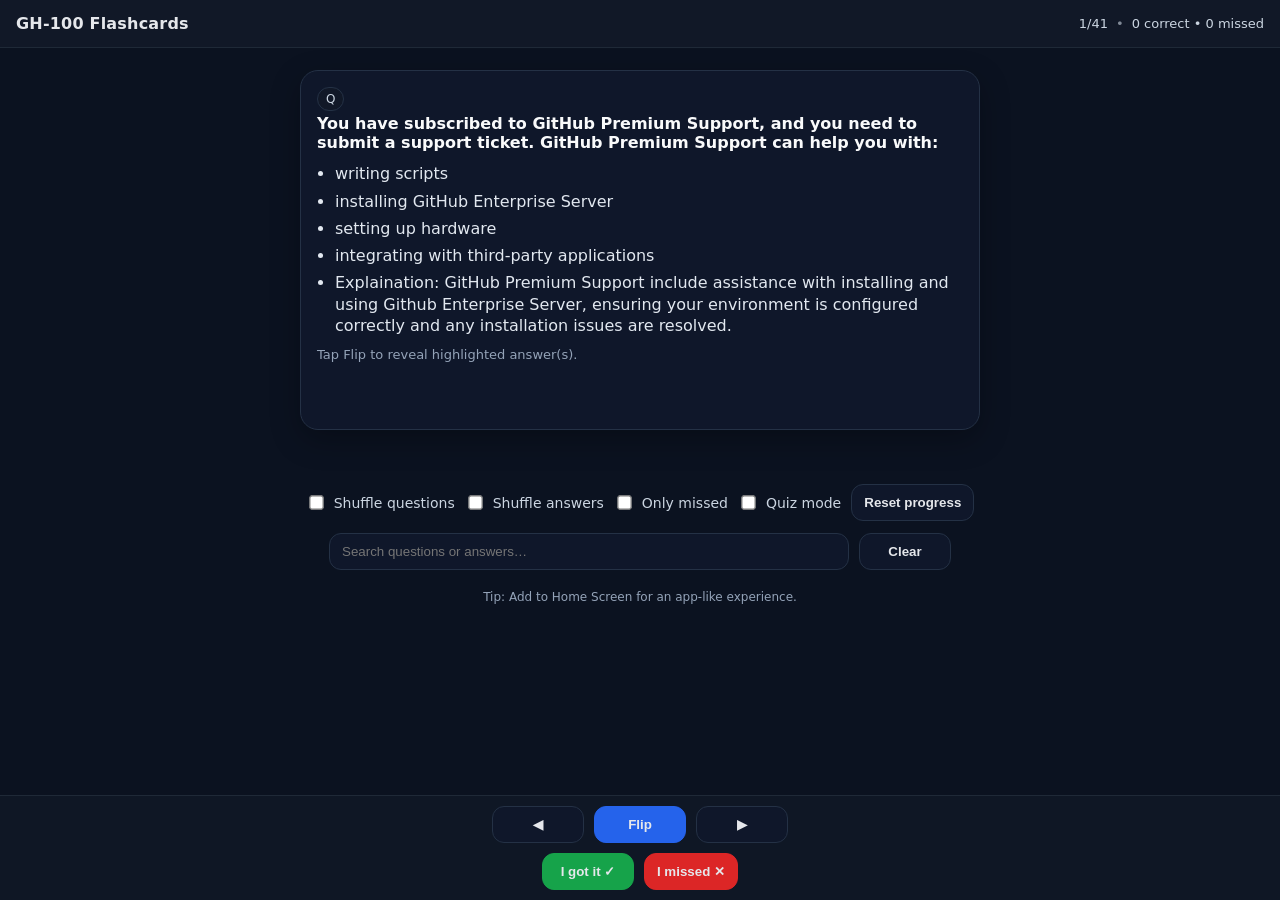
==== index.html @ 5e5e1b33 "Add files via upload" ====
<!doctype html>
<html lang="en">
<head>
  <meta charset="utf-8" />
  <meta name="viewport" content="width=device-width,initial-scale=1,viewport-fit=cover" />
  <meta name="theme-color" content="#111827" />
  <title>GH-100 Flashcards</title>
  <link rel="manifest" href="manifest.json" />
  <link rel="stylesheet" href="styles.css" />
</head>
<body>
  <header class="topbar">
    <div class="brand">GH-100 Flashcards</div>
    <div class="stats">
      <span id="statIndex">0/0</span>
      <span class="dot">•</span>
      <span id="statScore">0 correct</span>
    </div>
  </header>

  <main class="container">
    <section class="cardwrap" aria-live="polite">
      <div class="card" id="card">
        <div class="face front" id="front"></div>
        <div class="face back" id="back"></div>
      </div>
    </section>

    <section class="feedback" id="feedback" aria-live="polite"></section>

    <section class="toolbar">
      <label class="toggle"><input type="checkbox" id="toggleShuffle" /> Shuffle questions</label>
      <label class="toggle"><input type="checkbox" id="toggleShuffleAnswers" /> Shuffle answers</label>
      <label class="toggle"><input type="checkbox" id="toggleMissed" /> Only missed</label>
      <label class="toggle"><input type="checkbox" id="toggleQuiz" /> Quiz mode</label>
      <button class="btn" id="btnReset">Reset progress</button>
    </section>

    <section class="search">
      <input id="searchBox" placeholder="Search questions or answers…" />
      <button class="btn" id="btnClearSearch">Clear</button>
    </section>

    <footer class="footer">
      <div class="small">Tip: Add to Home Screen for an app-like experience.</div>
    </footer>
  </main>

  <section class="bottomstack">
    <section class="controls">
      <button class="btn" id="btnPrev" aria-label="Previous">◀</button>
      <button class="btn primary" id="btnFlip">Flip</button>
      <button class="btn primary" id="btnSubmit" style="display:none">Submit</button>
      <button class="btn" id="btnNext" aria-label="Next">▶</button>
    </section>

    <section class="marking">
      <button class="btn good" id="btnCorrect">I got it ✓</button>
      <button class="btn bad" id="btnWrong">I missed ✕</button>
    </section>
  </section>

  <div id="updateBanner" class="update-banner hidden" role="status" aria-live="polite">
    <span>🔄 New version available</span>
    <button id="btnUpdate" type="button">Refresh</button>
  </div>

  <script src="app.js"></script>
</body>
</html>
---- styles.css ----
*{box-sizing:border-box}html,body{height:100%}body{margin:0;font-family:system-ui,-apple-system,Segoe UI,Roboto,Arial,sans-serif;background:#0b1220;color:#e5e7eb}
.topbar{position:sticky;top:0;z-index:10;display:flex;justify-content:space-between;align-items:center;padding:14px 16px;background:#111827;border-bottom:1px solid #1f2937}
.brand{font-weight:700;letter-spacing:.2px}
.stats{font-size:13px;color:#cbd5e1;display:flex;gap:8px;align-items:center}
.dot{opacity:.6}
.container{max-width:720px;margin:0 auto;padding:16px;display:flex;flex-direction:column;gap:12px;padding-bottom:190px}
.controls,.marking,.toolbar,.search{display:flex;gap:10px;align-items:center;justify-content:center;flex-wrap:wrap}
.btn{border:1px solid #243145;background:#0f172a;color:#e5e7eb;padding:10px 12px;border-radius:12px;font-weight:600;cursor:pointer;min-width:92px}
.btn:active{transform:translateY(1px)}
.btn.primary{background:#2563eb;border-color:#2563eb}
.btn.good{background:#16a34a;border-color:#16a34a}
.btn.bad{background:#dc2626;border-color:#dc2626}
.cardwrap{display:flex;justify-content:center;align-items:center;padding:6px 0}
.card{width:min(680px,96vw);min-height:360px;position:relative;transform-style:preserve-3d;transition:transform .5s ease;}
.card.flipped{transform:rotateY(180deg)}
.face{position:absolute;inset:0;border-radius:18px;border:1px solid #243145;background:#0f172a;padding:16px 16px 18px 16px;backface-visibility:hidden;overflow:auto;box-shadow:0 10px 30px rgba(0,0,0,.28)}
.face h2{margin:.2rem 0 .7rem 0;font-size:16px;color:#f9fafb}
.face ul{margin:0;padding-left:18px}
.face li{margin:.35rem 0;color:#e2e8f0;line-height:1.35}
.face .muted{color:#94a3b8;font-size:13px;margin-top:10px;white-space:pre-wrap}
.back{transform:rotateY(180deg)}
.badge{display:inline-block;padding:4px 8px;border-radius:999px;background:#111827;border:1px solid #243145;color:#cbd5e1;font-size:12px;margin-right:8px}
.toggle{display:flex;gap:8px;align-items:center;font-size:14px;color:#cbd5e1}
.toggle input{transform:scale(1.1)}
.search input{flex:1;min-width:240px;max-width:520px;border-radius:12px;border:1px solid #243145;background:#0f172a;color:#e5e7eb;padding:10px 12px;outline:none}
.footer{display:flex;justify-content:center;padding:8px 0 2px 0}
.small{font-size:12px;color:#94a3b8}

.bottomstack{position:fixed;left:0;right:0;bottom:0;z-index:20;background:rgba(17,24,39,.92);backdrop-filter:blur(8px);border-top:1px solid #1f2937;padding:10px 12px calc(10px + env(safe-area-inset-bottom));display:flex;flex-direction:column;gap:10px}
.bottomstack .controls,.bottomstack .marking{max-width:720px;margin:0 auto;width:100%}

/* Quiz mode */
.optionbtn{display:flex;align-items:flex-start;gap:10px;width:100%;text-align:left;border:1px solid #243145;background:#0b1220;color:#e5e7eb;padding:10px 12px;border-radius:14px;margin:.45rem 0;cursor:pointer;}
.optionbtn .letter{flex:0 0 auto;display:inline-grid;place-items:center;width:26px;height:26px;border-radius:8px;background:#111827;border:1px solid #243145;color:#cbd5e1;font-weight:800}
.optionbtn.selected{outline:2px solid #2563eb;}
.optionbtn.correct{border-color:#16a34a;background:rgba(22,163,74,.15)}
.optionbtn.wrong{border-color:#dc2626;background:rgba(220,38,38,.12)}
.optionbtn:disabled{opacity:.95;cursor:default}
.feedback{min-height:24px;display:flex;justify-content:center}
.feedback .msg{max-width:680px;width:min(680px,96vw);border:1px solid #243145;background:#0f172a;border-radius:14px;padding:10px 12px;color:#cbd5e7}
.feedback .msg strong{color:#f9fafb}
.hint{color:#94a3b8;font-size:12px}

/* Update banner */
.update-banner{position:fixed;left:12px;right:12px;bottom:calc(190px + env(safe-area-inset-bottom));background:#2563eb;color:#fff;padding:12px 14px;border-radius:14px;display:flex;justify-content:space-between;align-items:center;box-shadow:0 10px 25px rgba(0,0,0,.35);z-index:9999;font-weight:700}
.update-banner button{background:#fff;color:#2563eb;border:none;padding:8px 12px;border-radius:10px;font-weight:800;cursor:pointer}
.update-banner.hidden{display:none}
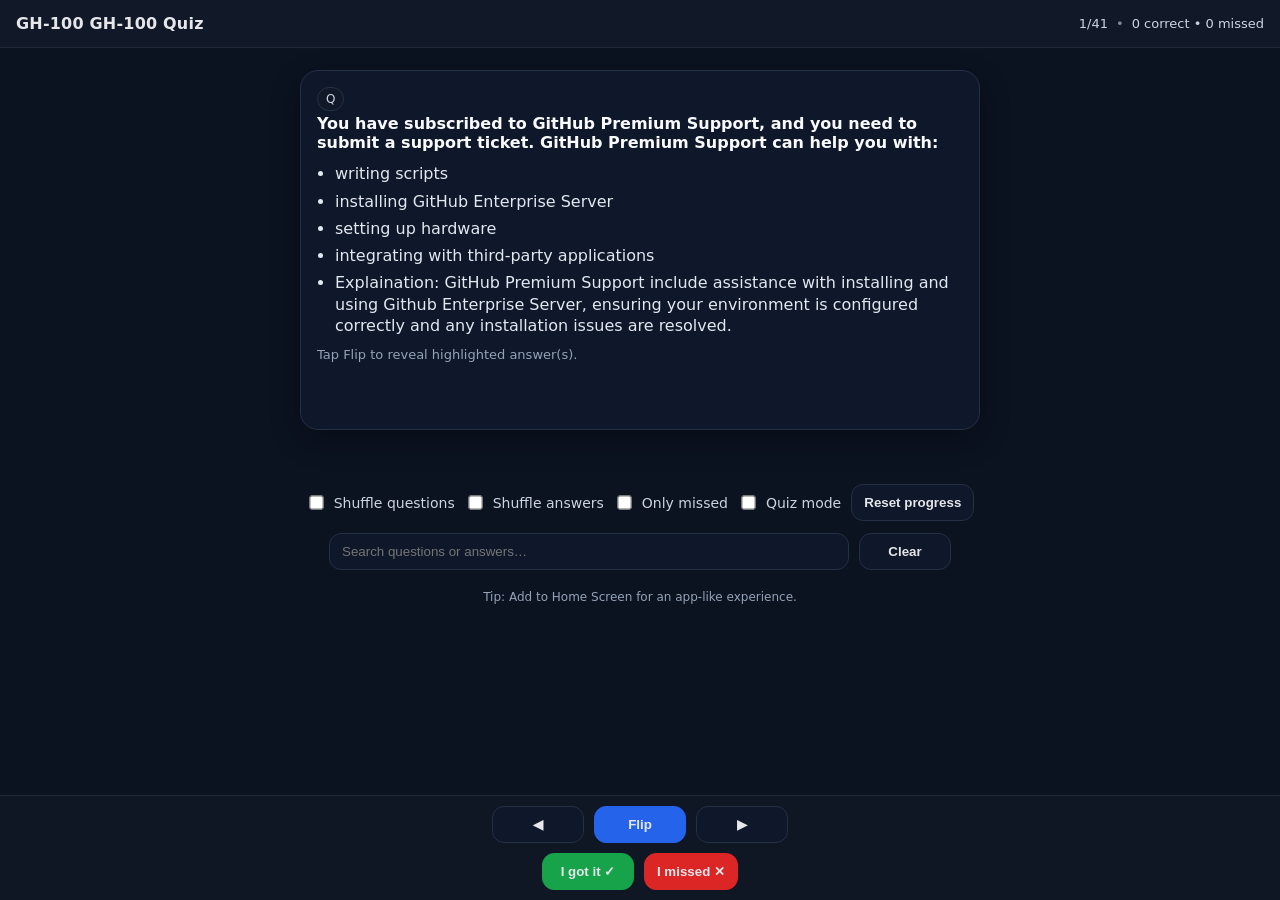
==== commit 36e0b4c2: "Update title and brand name in index.html" ====
--- a/index.html
+++ b/index.html
@@ -4,13 +4,13 @@
   <meta charset="utf-8" />
   <meta name="viewport" content="width=device-width,initial-scale=1,viewport-fit=cover" />
   <meta name="theme-color" content="#111827" />
-  <title>GH-100 Flashcards</title>
+  <title>GH-100 GH-100 Quiz</title>
   <link rel="manifest" href="manifest.json" />
   <link rel="stylesheet" href="styles.css" />
 </head>
 <body>
   <header class="topbar">
-    <div class="brand">GH-100 Flashcards</div>
+    <div class="brand">GH-100 GH-100 Quiz</div>
     <div class="stats">
       <span id="statIndex">0/0</span>
       <span class="dot">•</span>
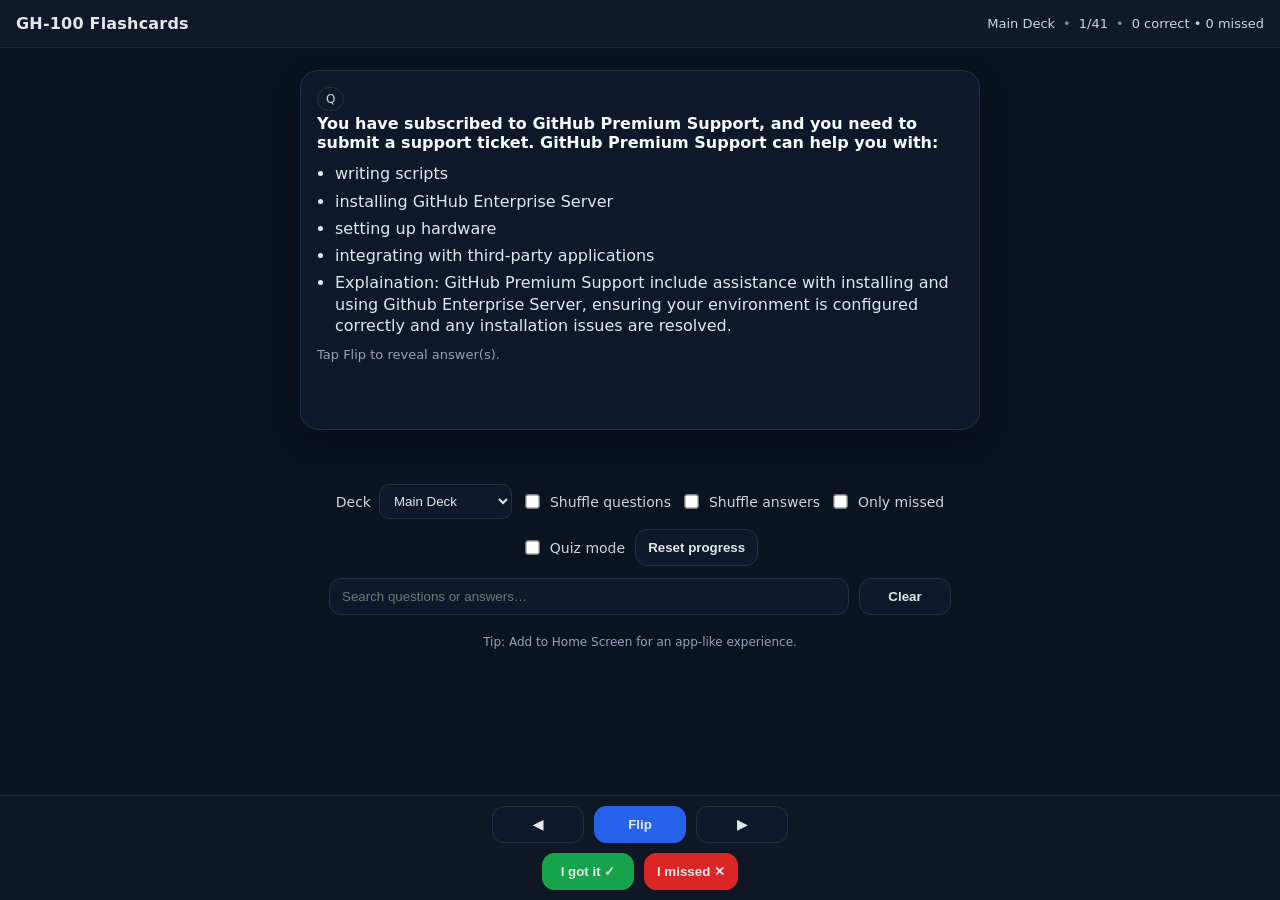
==== commit 3bb7a51f: "Add files via upload" ====
--- a/index.html
+++ b/index.html
@@ -4,14 +4,16 @@
   <meta charset="utf-8" />
   <meta name="viewport" content="width=device-width,initial-scale=1,viewport-fit=cover" />
   <meta name="theme-color" content="#111827" />
-  <title>GH-100 GH-100 Quiz</title>
+  <title>GH-100 Flashcards</title>
   <link rel="manifest" href="manifest.json" />
   <link rel="stylesheet" href="styles.css" />
 </head>
 <body>
   <header class="topbar">
-    <div class="brand">GH-100 GH-100 Quiz</div>
+    <div class="brand">GH-100 Flashcards</div>
     <div class="stats">
+      <span id="statDeck">Main Deck</span>
+      <span class="dot">•</span>
       <span id="statIndex">0/0</span>
       <span class="dot">•</span>
       <span id="statScore">0 correct</span>
@@ -29,6 +31,10 @@
     <section class="feedback" id="feedback" aria-live="polite"></section>
 
     <section class="toolbar">
+      <label class="toggle">
+        Deck
+        <select id="deckSelect" class="select"></select>
+      </label>
       <label class="toggle"><input type="checkbox" id="toggleShuffle" /> Shuffle questions</label>
       <label class="toggle"><input type="checkbox" id="toggleShuffleAnswers" /> Shuffle answers</label>
       <label class="toggle"><input type="checkbox" id="toggleMissed" /> Only missed</label>
--- a/styles.css
+++ b/styles.css
@@ -1,7 +1,7 @@
 *{box-sizing:border-box}html,body{height:100%}body{margin:0;font-family:system-ui,-apple-system,Segoe UI,Roboto,Arial,sans-serif;background:#0b1220;color:#e5e7eb}
 .topbar{position:sticky;top:0;z-index:10;display:flex;justify-content:space-between;align-items:center;padding:14px 16px;background:#111827;border-bottom:1px solid #1f2937}
 .brand{font-weight:700;letter-spacing:.2px}
-.stats{font-size:13px;color:#cbd5e1;display:flex;gap:8px;align-items:center}
+.stats{font-size:13px;color:#cbd5e1;display:flex;gap:8px;align-items:center;flex-wrap:wrap}
 .dot{opacity:.6}
 .container{max-width:720px;margin:0 auto;padding:16px;display:flex;flex-direction:column;gap:12px;padding-bottom:190px}
 .controls,.marking,.toolbar,.search{display:flex;gap:10px;align-items:center;justify-content:center;flex-wrap:wrap}
@@ -22,6 +22,7 @@
 .badge{display:inline-block;padding:4px 8px;border-radius:999px;background:#111827;border:1px solid #243145;color:#cbd5e1;font-size:12px;margin-right:8px}
 .toggle{display:flex;gap:8px;align-items:center;font-size:14px;color:#cbd5e1}
 .toggle input{transform:scale(1.1)}
+.select{border-radius:10px;border:1px solid #243145;background:#0f172a;color:#e5e7eb;padding:8px 10px;outline:none}
 .search input{flex:1;min-width:240px;max-width:520px;border-radius:12px;border:1px solid #243145;background:#0f172a;color:#e5e7eb;padding:10px 12px;outline:none}
 .footer{display:flex;justify-content:center;padding:8px 0 2px 0}
 .small{font-size:12px;color:#94a3b8}
@@ -45,3 +46,32 @@
 .update-banner{position:fixed;left:12px;right:12px;bottom:calc(190px + env(safe-area-inset-bottom));background:#2563eb;color:#fff;padding:12px 14px;border-radius:14px;display:flex;justify-content:space-between;align-items:center;box-shadow:0 10px 25px rgba(0,0,0,.35);z-index:9999;font-weight:700}
 .update-banner button{background:#fff;color:#2563eb;border:none;padding:8px 12px;border-radius:10px;font-weight:800;cursor:pointer}
 .update-banner.hidden{display:none}
+
+/* === Mobile: force bottom controls into ONE row === */
+@media (max-width: 420px) {
+  .bottomstack .controls {
+    flex-wrap: nowrap !important;
+    gap: 4px !important;
+  }
+  .bottomstack .controls .btn {
+    min-width: 0 !important;
+    padding: 6px 8px !important;
+    font-size: 12px !important;
+    border-radius: 10px !important;
+    white-space: nowrap !important;
+  }
+  #btnPrev, #btnNext {
+    width: 36px;
+    min-width: 36px !important;
+    padding: 0 !important;
+    font-size: 14px !important;
+  }
+  #btnFlip, #btnSubmit {
+    min-width: 40px !important;
+    padding: 6px 6px !important;
+  }
+}
+@media (max-width: 360px) {
+  #btnPrev, #btnNext { width: 34px; min-width: 34px !important; }
+  #btnFlip, #btnSubmit { min-width: 38px !important; }
+}
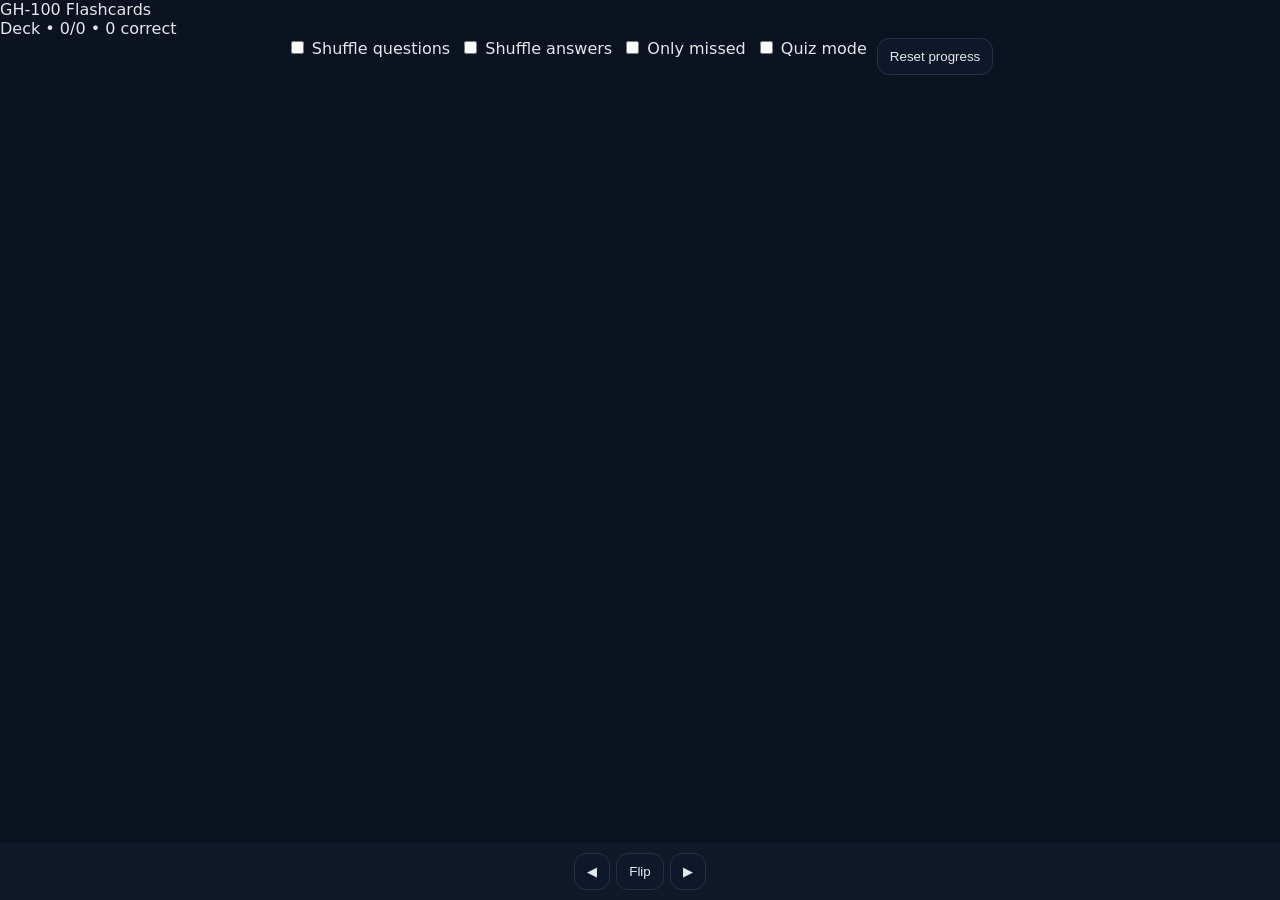
==== commit 5d4b5ef8: "Add files via upload" ====
--- a/index.html
+++ b/index.html
@@ -9,68 +9,31 @@
   <link rel="stylesheet" href="styles.css" />
 </head>
 <body>
-  <header class="topbar">
-    <div class="brand">GH-100 Flashcards</div>
-    <div class="stats">
-      <span id="statDeck">Main Deck</span>
-      <span class="dot">•</span>
-      <span id="statIndex">0/0</span>
-      <span class="dot">•</span>
-      <span id="statScore">0 correct</span>
-    </div>
-  </header>
-
-  <main class="container">
-    <section class="cardwrap" aria-live="polite">
-      <div class="card" id="card">
-        <div class="face front" id="front"></div>
-        <div class="face back" id="back"></div>
-      </div>
-    </section>
-
-    <section class="feedback" id="feedback" aria-live="polite"></section>
-
-    <section class="toolbar">
-      <label class="toggle">
-        Deck
-        <select id="deckSelect" class="select"></select>
-      </label>
-      <label class="toggle"><input type="checkbox" id="toggleShuffle" /> Shuffle questions</label>
-      <label class="toggle"><input type="checkbox" id="toggleShuffleAnswers" /> Shuffle answers</label>
-      <label class="toggle"><input type="checkbox" id="toggleMissed" /> Only missed</label>
-      <label class="toggle"><input type="checkbox" id="toggleQuiz" /> Quiz mode</label>
-      <button class="btn" id="btnReset">Reset progress</button>
-    </section>
-
-    <section class="search">
-      <input id="searchBox" placeholder="Search questions or answers…" />
-      <button class="btn" id="btnClearSearch">Clear</button>
-    </section>
-
-    <footer class="footer">
-      <div class="small">Tip: Add to Home Screen for an app-like experience.</div>
-    </footer>
-  </main>
-
-  <section class="bottomstack">
-    <section class="controls">
-      <button class="btn" id="btnPrev" aria-label="Previous">◀</button>
-      <button class="btn primary" id="btnFlip">Flip</button>
-      <button class="btn primary" id="btnSubmit" style="display:none">Submit</button>
-      <button class="btn" id="btnNext" aria-label="Next">▶</button>
-    </section>
-
-    <section class="marking">
-      <button class="btn good" id="btnCorrect">I got it ✓</button>
-      <button class="btn bad" id="btnWrong">I missed ✕</button>
-    </section>
+<header class="topbar">
+  <div class="brand">GH-100 Flashcards</div>
+  <div class="stats">
+    <span id="statDeck">Deck</span> • <span id="statIndex">0/0</span> • <span id="statScore">0 correct</span>
+  </div>
+</header>
+<main class="container">
+  <section class="cardwrap"><div class="card" id="card"><div class="face front" id="front"></div><div class="face back" id="back"></div></div></section>
+  <section id="feedback" class="feedback"></section>
+  <section class="toolbar">
+    <label class="toggle"><input type="checkbox" id="toggleShuffle"/> Shuffle questions</label>
+    <label class="toggle"><input type="checkbox" id="toggleShuffleAnswers"/> Shuffle answers</label>
+    <label class="toggle"><input type="checkbox" id="toggleMissed"/> Only missed</label>
+    <label class="toggle"><input type="checkbox" id="toggleQuiz"/> Quiz mode</label>
+    <button class="btn" id="btnReset">Reset progress</button>
   </section>
-
-  <div id="updateBanner" class="update-banner hidden" role="status" aria-live="polite">
-    <span>🔄 New version available</span>
-    <button id="btnUpdate" type="button">Refresh</button>
-  </div>
-
-  <script src="app.js"></script>
+</main>
+<section class="bottomstack">
+  <section class="controls">
+    <button class="btn" id="btnPrev">◀</button>
+    <button class="btn primary" id="btnFlip">Flip</button>
+    <button class="btn primary" id="btnSubmit" style="display:none">Submit</button>
+    <button class="btn" id="btnNext">▶</button>
+  </section>
+</section>
+<script src="app.js"></script>
 </body>
-</html>
+</html>
--- a/styles.css
+++ b/styles.css
@@ -1,77 +1,11 @@
-*{box-sizing:border-box}html,body{height:100%}body{margin:0;font-family:system-ui,-apple-system,Segoe UI,Roboto,Arial,sans-serif;background:#0b1220;color:#e5e7eb}
-.topbar{position:sticky;top:0;z-index:10;display:flex;justify-content:space-between;align-items:center;padding:14px 16px;background:#111827;border-bottom:1px solid #1f2937}
-.brand{font-weight:700;letter-spacing:.2px}
-.stats{font-size:13px;color:#cbd5e1;display:flex;gap:8px;align-items:center;flex-wrap:wrap}
-.dot{opacity:.6}
-.container{max-width:720px;margin:0 auto;padding:16px;display:flex;flex-direction:column;gap:12px;padding-bottom:190px}
-.controls,.marking,.toolbar,.search{display:flex;gap:10px;align-items:center;justify-content:center;flex-wrap:wrap}
-.btn{border:1px solid #243145;background:#0f172a;color:#e5e7eb;padding:10px 12px;border-radius:12px;font-weight:600;cursor:pointer;min-width:92px}
-.btn:active{transform:translateY(1px)}
-.btn.primary{background:#2563eb;border-color:#2563eb}
-.btn.good{background:#16a34a;border-color:#16a34a}
-.btn.bad{background:#dc2626;border-color:#dc2626}
-.cardwrap{display:flex;justify-content:center;align-items:center;padding:6px 0}
-.card{width:min(680px,96vw);min-height:360px;position:relative;transform-style:preserve-3d;transition:transform .5s ease;}
-.card.flipped{transform:rotateY(180deg)}
-.face{position:absolute;inset:0;border-radius:18px;border:1px solid #243145;background:#0f172a;padding:16px 16px 18px 16px;backface-visibility:hidden;overflow:auto;box-shadow:0 10px 30px rgba(0,0,0,.28)}
-.face h2{margin:.2rem 0 .7rem 0;font-size:16px;color:#f9fafb}
-.face ul{margin:0;padding-left:18px}
-.face li{margin:.35rem 0;color:#e2e8f0;line-height:1.35}
-.face .muted{color:#94a3b8;font-size:13px;margin-top:10px;white-space:pre-wrap}
-.back{transform:rotateY(180deg)}
-.badge{display:inline-block;padding:4px 8px;border-radius:999px;background:#111827;border:1px solid #243145;color:#cbd5e1;font-size:12px;margin-right:8px}
-.toggle{display:flex;gap:8px;align-items:center;font-size:14px;color:#cbd5e1}
-.toggle input{transform:scale(1.1)}
-.select{border-radius:10px;border:1px solid #243145;background:#0f172a;color:#e5e7eb;padding:8px 10px;outline:none}
-.search input{flex:1;min-width:240px;max-width:520px;border-radius:12px;border:1px solid #243145;background:#0f172a;color:#e5e7eb;padding:10px 12px;outline:none}
-.footer{display:flex;justify-content:center;padding:8px 0 2px 0}
-.small{font-size:12px;color:#94a3b8}
+body{margin:0;background:#0b1220;color:#e5e7eb;font-family:system-ui}
+.toolbar{display:flex;flex-wrap:wrap;gap:10px;justify-content:center}
+.btn{padding:10px 12px;border-radius:12px;border:1px solid #243145;background:#0f172a;color:#e5e7eb}
+.bottomstack{position:fixed;bottom:0;left:0;right:0;background:#111827;padding:10px}
+.controls{display:flex;gap:6px;justify-content:center}
 
-.bottomstack{position:fixed;left:0;right:0;bottom:0;z-index:20;background:rgba(17,24,39,.92);backdrop-filter:blur(8px);border-top:1px solid #1f2937;padding:10px 12px calc(10px + env(safe-area-inset-bottom));display:flex;flex-direction:column;gap:10px}
-.bottomstack .controls,.bottomstack .marking{max-width:720px;margin:0 auto;width:100%}
-
-/* Quiz mode */
-.optionbtn{display:flex;align-items:flex-start;gap:10px;width:100%;text-align:left;border:1px solid #243145;background:#0b1220;color:#e5e7eb;padding:10px 12px;border-radius:14px;margin:.45rem 0;cursor:pointer;}
-.optionbtn .letter{flex:0 0 auto;display:inline-grid;place-items:center;width:26px;height:26px;border-radius:8px;background:#111827;border:1px solid #243145;color:#cbd5e1;font-weight:800}
-.optionbtn.selected{outline:2px solid #2563eb;}
-.optionbtn.correct{border-color:#16a34a;background:rgba(22,163,74,.15)}
-.optionbtn.wrong{border-color:#dc2626;background:rgba(220,38,38,.12)}
-.optionbtn:disabled{opacity:.95;cursor:default}
-.feedback{min-height:24px;display:flex;justify-content:center}
-.feedback .msg{max-width:680px;width:min(680px,96vw);border:1px solid #243145;background:#0f172a;border-radius:14px;padding:10px 12px;color:#cbd5e7}
-.feedback .msg strong{color:#f9fafb}
-.hint{color:#94a3b8;font-size:12px}
-
-/* Update banner */
-.update-banner{position:fixed;left:12px;right:12px;bottom:calc(190px + env(safe-area-inset-bottom));background:#2563eb;color:#fff;padding:12px 14px;border-radius:14px;display:flex;justify-content:space-between;align-items:center;box-shadow:0 10px 25px rgba(0,0,0,.35);z-index:9999;font-weight:700}
-.update-banner button{background:#fff;color:#2563eb;border:none;padding:8px 12px;border-radius:10px;font-weight:800;cursor:pointer}
-.update-banner.hidden{display:none}
-
-/* === Mobile: force bottom controls into ONE row === */
-@media (max-width: 420px) {
-  .bottomstack .controls {
-    flex-wrap: nowrap !important;
-    gap: 4px !important;
-  }
-  .bottomstack .controls .btn {
-    min-width: 0 !important;
-    padding: 6px 8px !important;
-    font-size: 12px !important;
-    border-radius: 10px !important;
-    white-space: nowrap !important;
-  }
-  #btnPrev, #btnNext {
-    width: 36px;
-    min-width: 36px !important;
-    padding: 0 !important;
-    font-size: 14px !important;
-  }
-  #btnFlip, #btnSubmit {
-    min-width: 40px !important;
-    padding: 6px 6px !important;
-  }
+/* Mobile toolbar: 2 rows */
+@media (max-width:420px){
+  .toolbar{display:grid;grid-template-columns:repeat(3,1fr);gap:6px}
+  .toolbar .toggle,.toolbar .btn{font-size:12px;padding:6px;text-align:center}
 }
-@media (max-width: 360px) {
-  #btnPrev, #btnNext { width: 34px; min-width: 34px !important; }
-  #btnFlip, #btnSubmit { min-width: 38px !important; }
-}
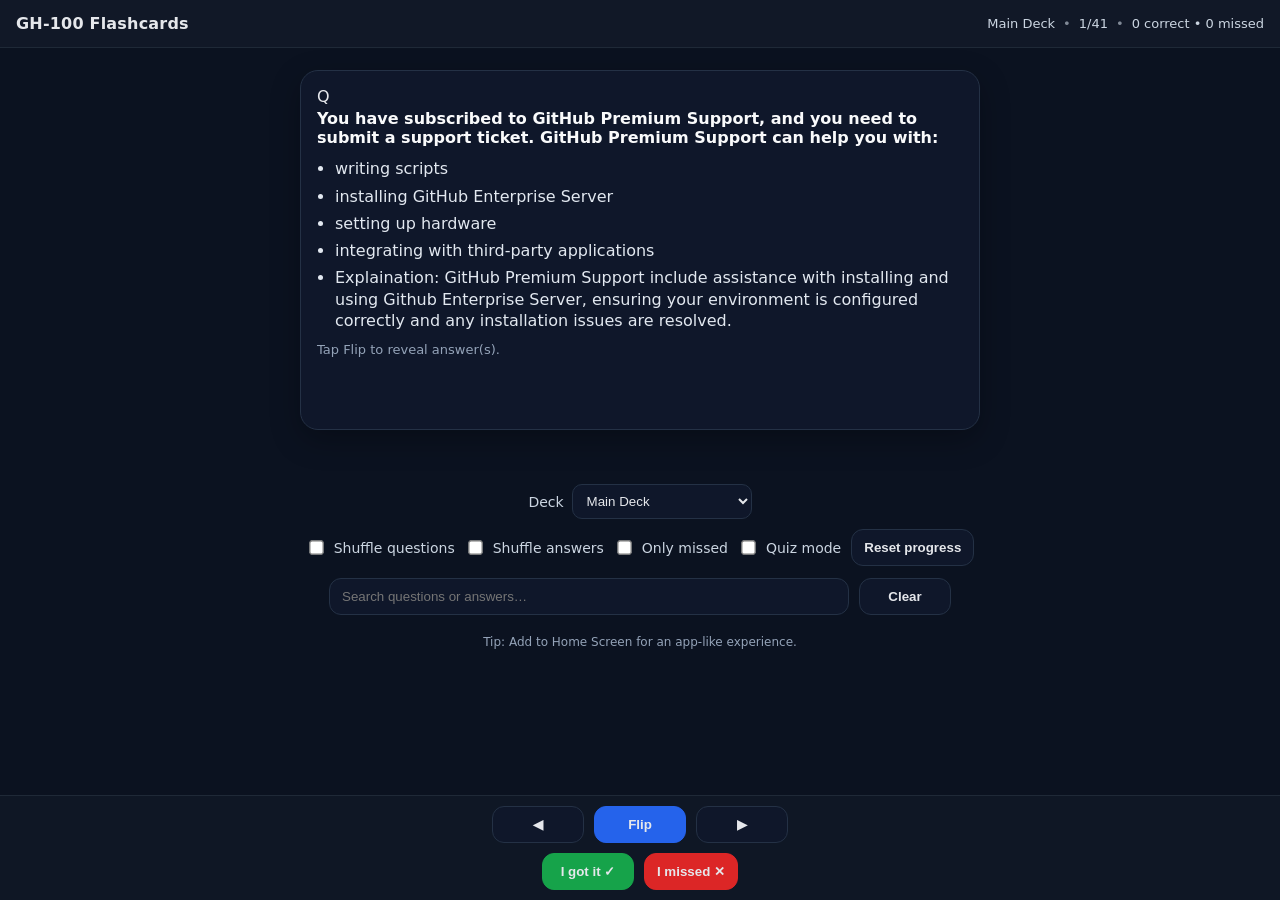
==== commit 158bb35c: "Add files via upload" ====
--- a/index.html
+++ b/index.html
@@ -9,31 +9,72 @@
   <link rel="stylesheet" href="styles.css" />
 </head>
 <body>
-<header class="topbar">
-  <div class="brand">GH-100 Flashcards</div>
-  <div class="stats">
-    <span id="statDeck">Deck</span> • <span id="statIndex">0/0</span> • <span id="statScore">0 correct</span>
+  <header class="topbar">
+    <div class="brand">GH-100 Flashcards</div>
+    <div class="stats">
+      <span id="statDeck">Deck</span>
+      <span class="dot">•</span>
+      <span id="statIndex">0/0</span>
+      <span class="dot">•</span>
+      <span id="statScore">0 correct</span>
+    </div>
+  </header>
+
+  <main class="container">
+    <section class="cardwrap" aria-live="polite">
+      <div class="card" id="card">
+        <div class="face front" id="front"></div>
+        <div class="face back" id="back"></div>
+      </div>
+    </section>
+
+    <section class="feedback" id="feedback" aria-live="polite"></section>
+
+    <section class="toolbar">
+      <div class="deckRow">
+        <label class="toggle">Deck
+          <select id="deckSelect" class="select"></select>
+        </label>
+      </div>
+
+      <div class="toolGrid">
+        <label class="toggle"><input type="checkbox" id="toggleShuffle" /> <span class="lbl" data-full="Shuffle questions">Shuffle questions</span></label>
+        <label class="toggle"><input type="checkbox" id="toggleShuffleAnswers" /> <span class="lbl" data-full="Shuffle answers">Shuffle answers</span></label>
+        <label class="toggle"><input type="checkbox" id="toggleMissed" /> <span class="lbl" data-full="Only missed">Only missed</span></label>
+        <label class="toggle"><input type="checkbox" id="toggleQuiz" /> <span class="lbl" data-full="Quiz mode">Quiz mode</span></label>
+        <button class="btn" id="btnReset" aria-label="Reset progress">Reset progress</button>
+      </div>
+    </section>
+
+    <section class="search">
+      <input id="searchBox" placeholder="Search questions or answers…" />
+      <button class="btn" id="btnClearSearch">Clear</button>
+    </section>
+
+    <footer class="footer">
+      <div class="small">Tip: Add to Home Screen for an app-like experience.</div>
+    </footer>
+  </main>
+
+  <section class="bottomstack">
+    <section class="controls">
+      <button class="btn" id="btnPrev" aria-label="Previous">◀</button>
+      <button class="btn primary" id="btnFlip">Flip</button>
+      <button class="btn primary" id="btnSubmit" style="display:none">Submit</button>
+      <button class="btn" id="btnNext" aria-label="Next">▶</button>
+    </section>
+
+    <section class="marking">
+      <button class="btn good" id="btnCorrect">I got it ✓</button>
+      <button class="btn bad" id="btnWrong">I missed ✕</button>
+    </section>
+  </section>
+
+  <div id="updateBanner" class="update-banner hidden" role="status" aria-live="polite">
+    <span>🔄 New version available</span>
+    <button id="btnUpdate" type="button">Refresh</button>
   </div>
-</header>
-<main class="container">
-  <section class="cardwrap"><div class="card" id="card"><div class="face front" id="front"></div><div class="face back" id="back"></div></div></section>
-  <section id="feedback" class="feedback"></section>
-  <section class="toolbar">
-    <label class="toggle"><input type="checkbox" id="toggleShuffle"/> Shuffle questions</label>
-    <label class="toggle"><input type="checkbox" id="toggleShuffleAnswers"/> Shuffle answers</label>
-    <label class="toggle"><input type="checkbox" id="toggleMissed"/> Only missed</label>
-    <label class="toggle"><input type="checkbox" id="toggleQuiz"/> Quiz mode</label>
-    <button class="btn" id="btnReset">Reset progress</button>
-  </section>
-</main>
-<section class="bottomstack">
-  <section class="controls">
-    <button class="btn" id="btnPrev">◀</button>
-    <button class="btn primary" id="btnFlip">Flip</button>
-    <button class="btn primary" id="btnSubmit" style="display:none">Submit</button>
-    <button class="btn" id="btnNext">▶</button>
-  </section>
-</section>
-<script src="app.js"></script>
+
+  <script src="app.js"></script>
 </body>
-</html>+</html>
--- a/styles.css
+++ b/styles.css
@@ -1,11 +1,65 @@
-body{margin:0;background:#0b1220;color:#e5e7eb;font-family:system-ui}
-.toolbar{display:flex;flex-wrap:wrap;gap:10px;justify-content:center}
-.btn{padding:10px 12px;border-radius:12px;border:1px solid #243145;background:#0f172a;color:#e5e7eb}
-.bottomstack{position:fixed;bottom:0;left:0;right:0;background:#111827;padding:10px}
-.controls{display:flex;gap:6px;justify-content:center}
+*{box-sizing:border-box}html,body{height:100%}body{margin:0;font-family:system-ui,-apple-system,Segoe UI,Roboto,Arial,sans-serif;background:#0b1220;color:#e5e7eb}
+.topbar{position:sticky;top:0;z-index:10;display:flex;justify-content:space-between;align-items:center;padding:14px 16px;background:#111827;border-bottom:1px solid #1f2937}
+.brand{font-weight:700;letter-spacing:.2px}
+.stats{font-size:13px;color:#cbd5e1;display:flex;gap:8px;align-items:center;flex-wrap:wrap}
+.dot{opacity:.6}
+.container{max-width:720px;margin:0 auto;padding:16px;display:flex;flex-direction:column;gap:12px;padding-bottom:220px}
+.controls,.marking{display:flex;gap:10px;align-items:center;justify-content:center;flex-wrap:wrap}
+.btn{border:1px solid #243145;background:#0f172a;color:#e5e7eb;padding:10px 12px;border-radius:12px;font-weight:600;cursor:pointer;min-width:92px}
+.btn:active{transform:translateY(1px)}
+.btn.primary{background:#2563eb;border-color:#2563eb}
+.btn.good{background:#16a34a;border-color:#16a34a}
+.btn.bad{background:#dc2626;border-color:#dc2626}
+.select{border-radius:10px;border:1px solid #243145;background:#0f172a;color:#e5e7eb;padding:8px 10px;outline:none;min-width:180px}
+.cardwrap{display:flex;justify-content:center;align-items:center;padding:6px 0}
+.card{width:min(680px,96vw);min-height:360px;position:relative;transform-style:preserve-3d;transition:transform .5s ease;}
+.card.flipped{transform:rotateY(180deg)}
+.face{position:absolute;inset:0;border-radius:18px;border:1px solid #243145;background:#0f172a;padding:16px 16px 18px 16px;backface-visibility:hidden;overflow:auto;box-shadow:0 10px 30px rgba(0,0,0,.28)}
+.face h2{margin:.2rem 0 .7rem 0;font-size:16px;color:#f9fafb}
+.face ul{margin:0;padding-left:18px}
+.face li{margin:.35rem 0;color:#e2e8f0;line-height:1.35}
+.face .muted{color:#94a3b8;font-size:13px;margin-top:10px;white-space:pre-wrap}
+.back{transform:rotateY(180deg)}
+.toggle{display:flex;gap:8px;align-items:center;font-size:14px;color:#cbd5e1}
+.toggle input{transform:scale(1.1)}
 
-/* Mobile toolbar: 2 rows */
-@media (max-width:420px){
-  .toolbar{display:grid;grid-template-columns:repeat(3,1fr);gap:6px}
-  .toolbar .toggle,.toolbar .btn{font-size:12px;padding:6px;text-align:center}
+.toolbar{display:flex;flex-direction:column;gap:10px}
+.deckRow{display:flex;justify-content:center}
+.toolGrid{display:flex;gap:10px;align-items:center;justify-content:center;flex-wrap:wrap}
+
+.search{display:flex;gap:10px;align-items:center;justify-content:center;flex-wrap:wrap}
+.search input{flex:1;min-width:240px;max-width:520px;border-radius:12px;border:1px solid #243145;background:#0f172a;color:#e5e7eb;padding:10px 12px;outline:none}
+.footer{display:flex;justify-content:center;padding:8px 0 2px 0}
+.small{font-size:12px;color:#94a3b8}
+
+.bottomstack{position:fixed;left:0;right:0;bottom:0;z-index:20;background:rgba(17,24,39,.92);backdrop-filter:blur(8px);border-top:1px solid #1f2937;padding:10px 12px calc(10px + env(safe-area-inset-bottom));display:flex;flex-direction:column;gap:10px}
+.bottomstack .controls,.bottomstack .marking{max-width:720px;margin:0 auto;width:100%}
+
+/* Quiz mode */
+.optionbtn{display:flex;align-items:flex-start;gap:10px;width:100%;text-align:left;border:1px solid #243145;background:#0b1220;color:#e5e7eb;padding:10px 12px;border-radius:14px;margin:.45rem 0;cursor:pointer;}
+.optionbtn .letter{flex:0 0 auto;display:inline-grid;place-items:center;width:26px;height:26px;border-radius:8px;background:#111827;border:1px solid #243145;color:#cbd5e1;font-weight:800}
+.optionbtn.selected{outline:2px solid #2563eb;}
+.optionbtn.correct{border-color:#16a34a;background:rgba(22,163,74,.15)}
+.optionbtn.wrong{border-color:#dc2626;background:rgba(220,38,38,.12)}
+.optionbtn:disabled{opacity:.95;cursor:default}
+.feedback{min-height:24px;display:flex;justify-content:center}
+.feedback .msg{max-width:680px;width:min(680px,96vw);border:1px solid #243145;background:#0f172a;border-radius:14px;padding:10px 12px;color:#cbd5e7}
+.feedback .msg strong{color:#f9fafb}
+.hint{color:#94a3b8;font-size:12px}
+
+.update-banner{position:fixed;left:12px;right:12px;bottom:calc(220px + env(safe-area-inset-bottom));background:#2563eb;color:#fff;padding:12px 14px;border-radius:14px;display:flex;justify-content:space-between;align-items:center;box-shadow:0 10px 25px rgba(0,0,0,.35);z-index:9999;font-weight:700}
+.update-banner button{background:#fff;color:#2563eb;border:none;padding:8px 12px;border-radius:10px;font-weight:800;cursor:pointer}
+.update-banner.hidden{display:none}
+
+/* === Mobile: bottom controls single-row + icons === */
+@media (max-width: 420px) {
+  .bottomstack .controls{flex-wrap:nowrap !important; gap:4px !important; justify-content:center}
+  .bottomstack .controls .btn{min-width:0 !important; padding:6px 8px !important; font-size:12px !important; border-radius:10px !important; white-space:nowrap !important}
+  #btnPrev,#btnNext{width:36px; min-width:36px !important; padding:0 !important; font-size:14px !important}
+  #btnFlip,#btnSubmit{min-width:40px !important; padding:6px 6px !important}
+
+  /* Toolbar: make the 5 controls into 2 rows */
+  .toolGrid{display:grid !important; grid-template-columns: repeat(3, 1fr); gap:6px; width:100%}
+  .toolGrid .toggle, .toolGrid .btn{justify-content:center; font-size:12px; padding:6px 6px; min-width:0 !important}
+  .toolGrid .btn{width:100%}
 }
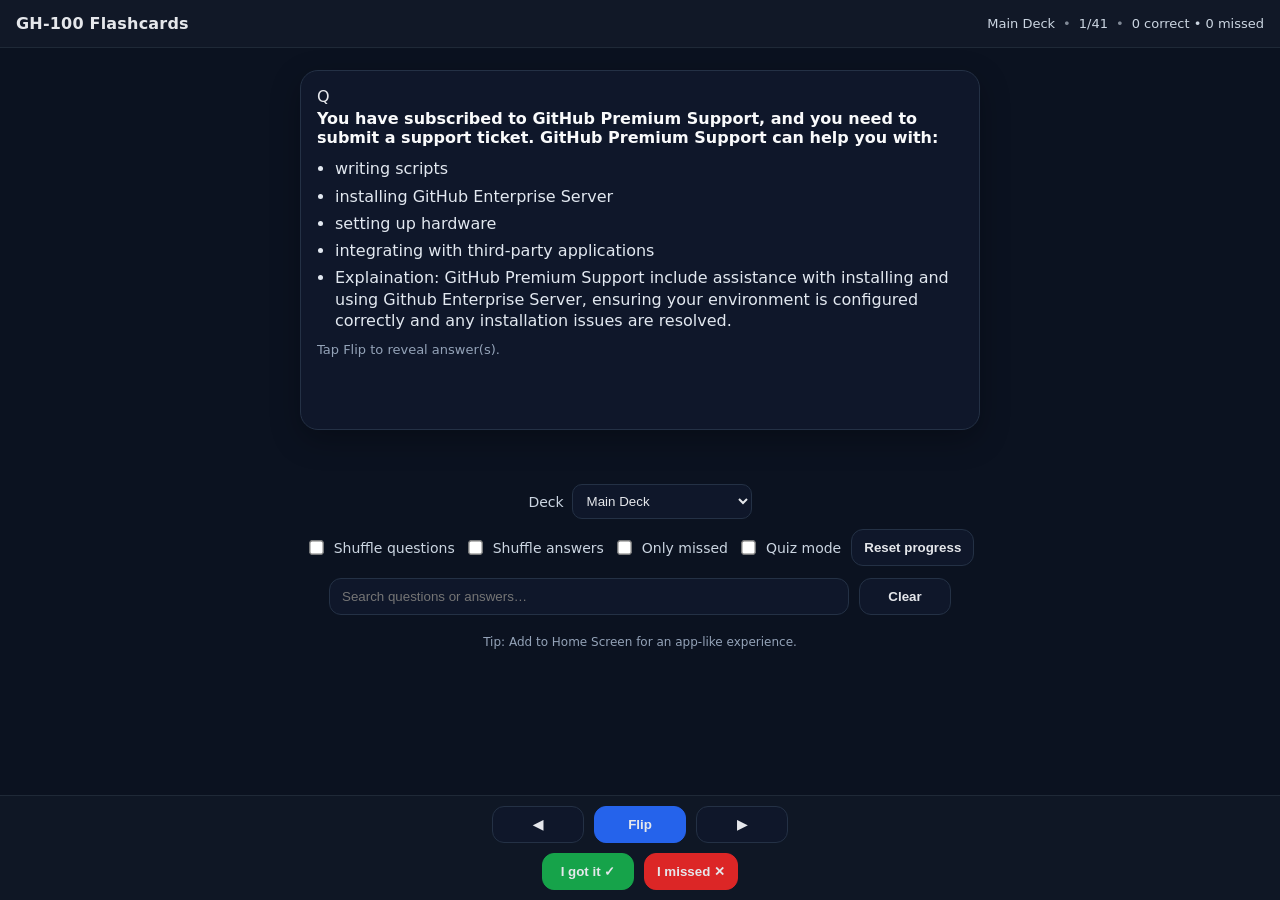
==== commit 8cdcb3a1: "Add startup banner to index.html" ====
--- a/index.html
+++ b/index.html
@@ -76,5 +76,11 @@
   </div>
 
   <script src="app.js"></script>
+  <div id="startupBanner"
+     class="update-banner hidden"
+     role="status"
+     aria-live="polite">
+  <span id="startupBannerText"></span>
+
 </body>
 </html>
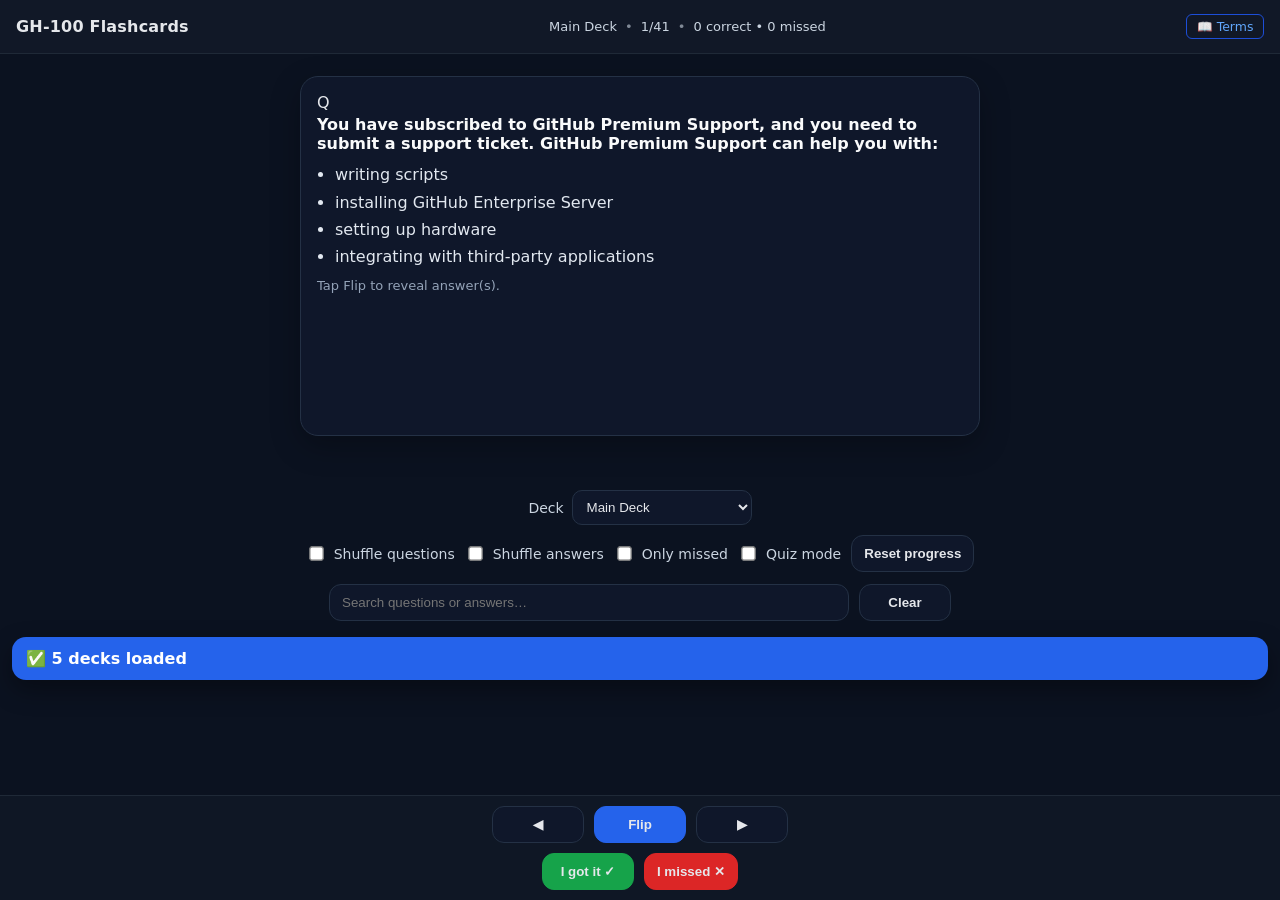
==== commit 4c081ace: "Add files via upload" ====
--- a/index.html
+++ b/index.html
@@ -18,6 +18,12 @@
       <span class="dot">•</span>
       <span id="statScore">0 correct</span>
     </div>
+    <!-- ✅ NEW: Terminology link -->
+    <a href="terminology.html"
+       style="font-size:.78rem;color:#60a5fa;text-decoration:none;border:1px solid #1d4ed8;border-radius:6px;padding:.25rem .6rem;white-space:nowrap;flex-shrink:0;"
+       title="View common GH-100 terminology">
+      📖 Terms
+    </a>
   </header>
 
   <main class="container">
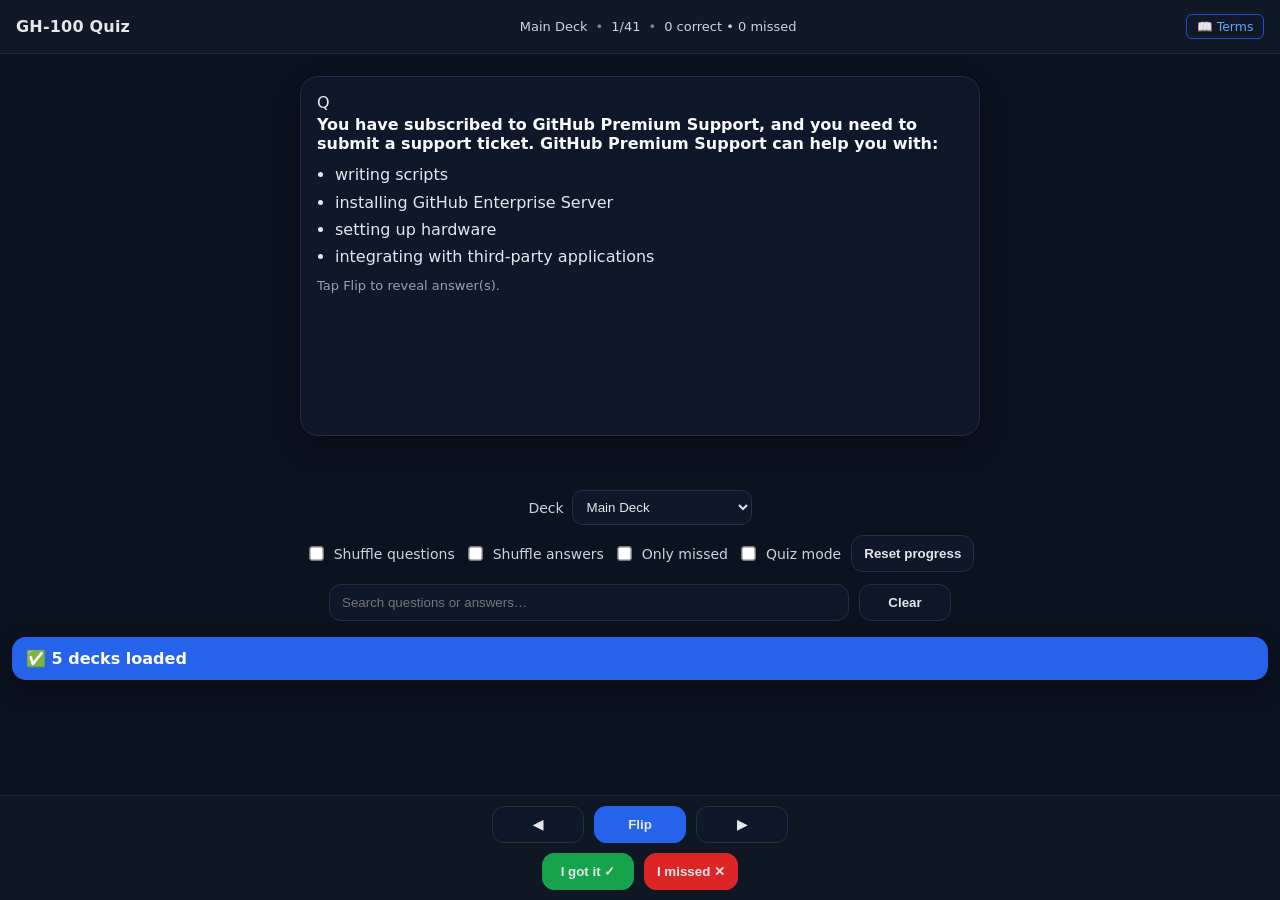
==== commit 8906886e: "Update index.html" ====
--- a/index.html
+++ b/index.html
@@ -4,13 +4,13 @@
   <meta charset="utf-8" />
   <meta name="viewport" content="width=device-width,initial-scale=1,viewport-fit=cover" />
   <meta name="theme-color" content="#111827" />
-  <title>GH-100 Flashcards</title>
+  <title>GH-100 Quiz</title>
   <link rel="manifest" href="manifest.json" />
   <link rel="stylesheet" href="styles.css" />
 </head>
 <body>
   <header class="topbar">
-    <div class="brand">GH-100 Flashcards</div>
+    <div class="brand">GH-100 Quiz</div>
     <div class="stats">
       <span id="statDeck">Deck</span>
       <span class="dot">•</span>
